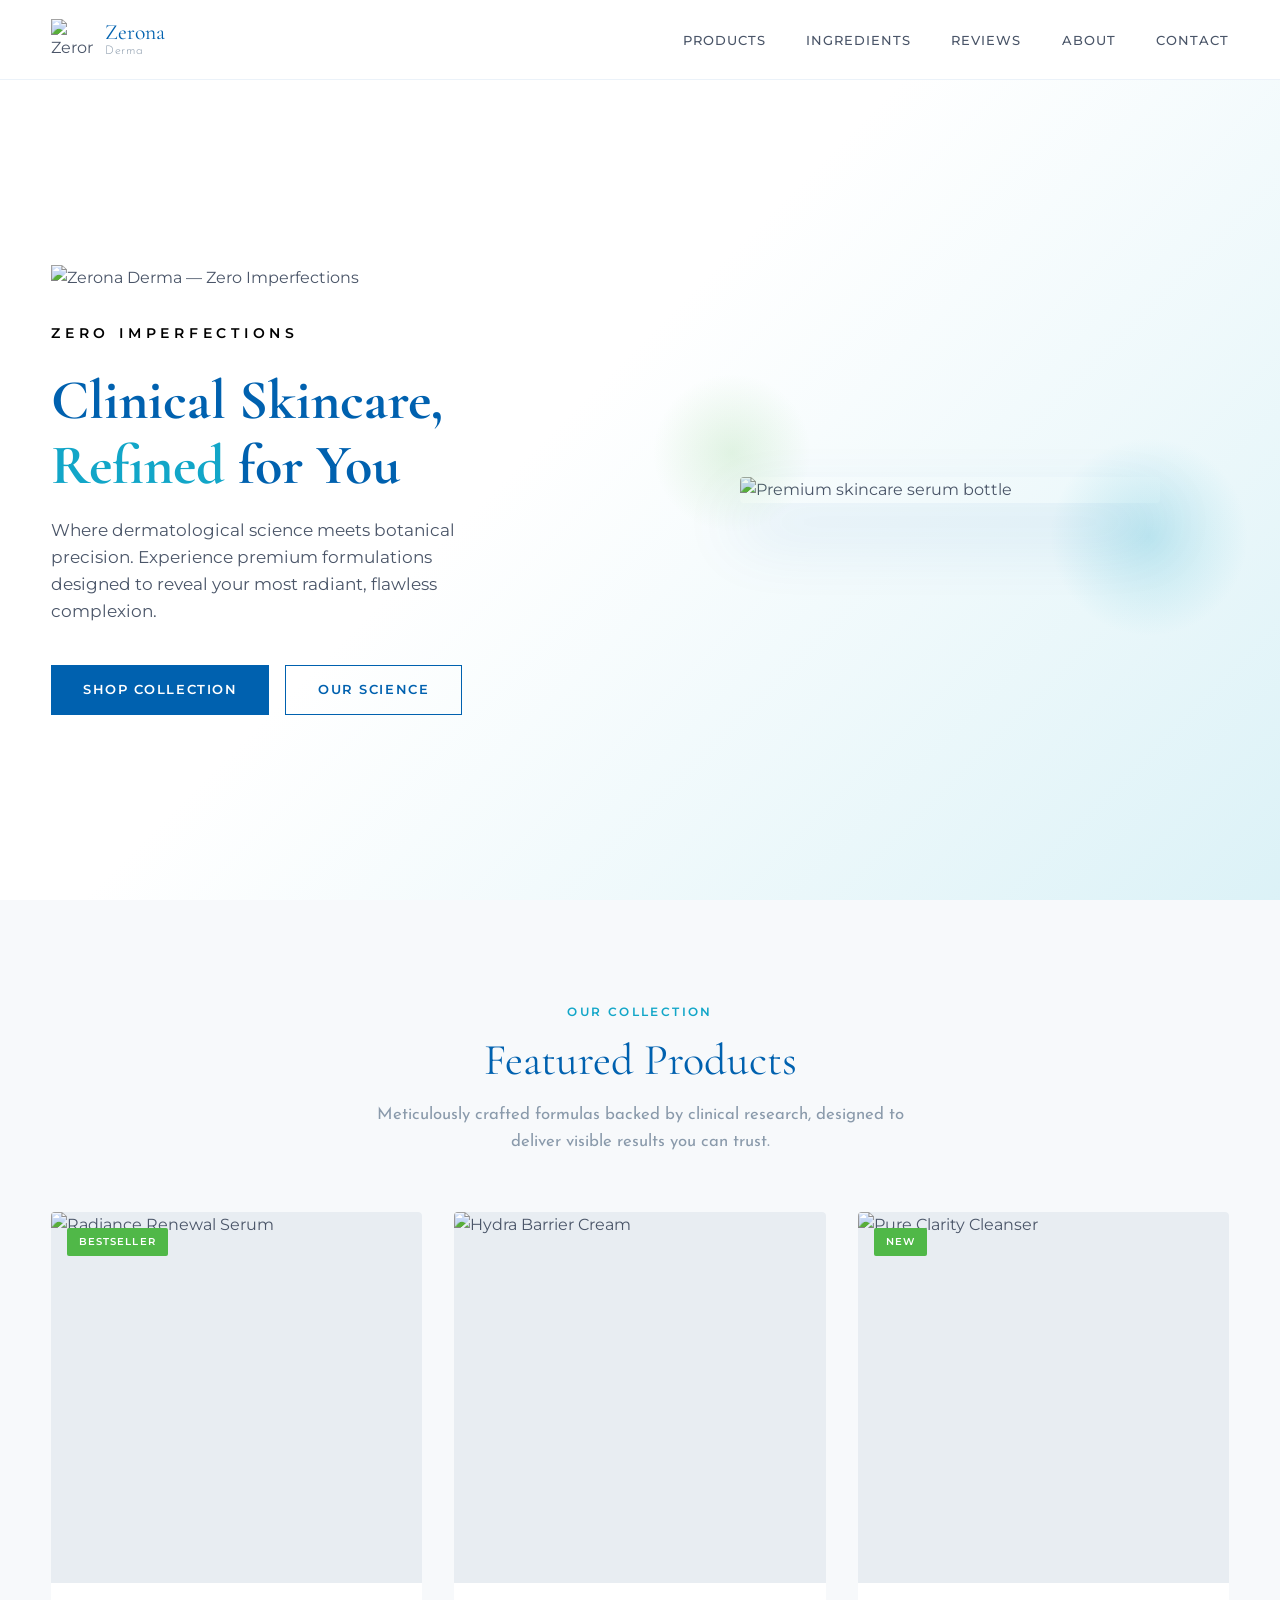
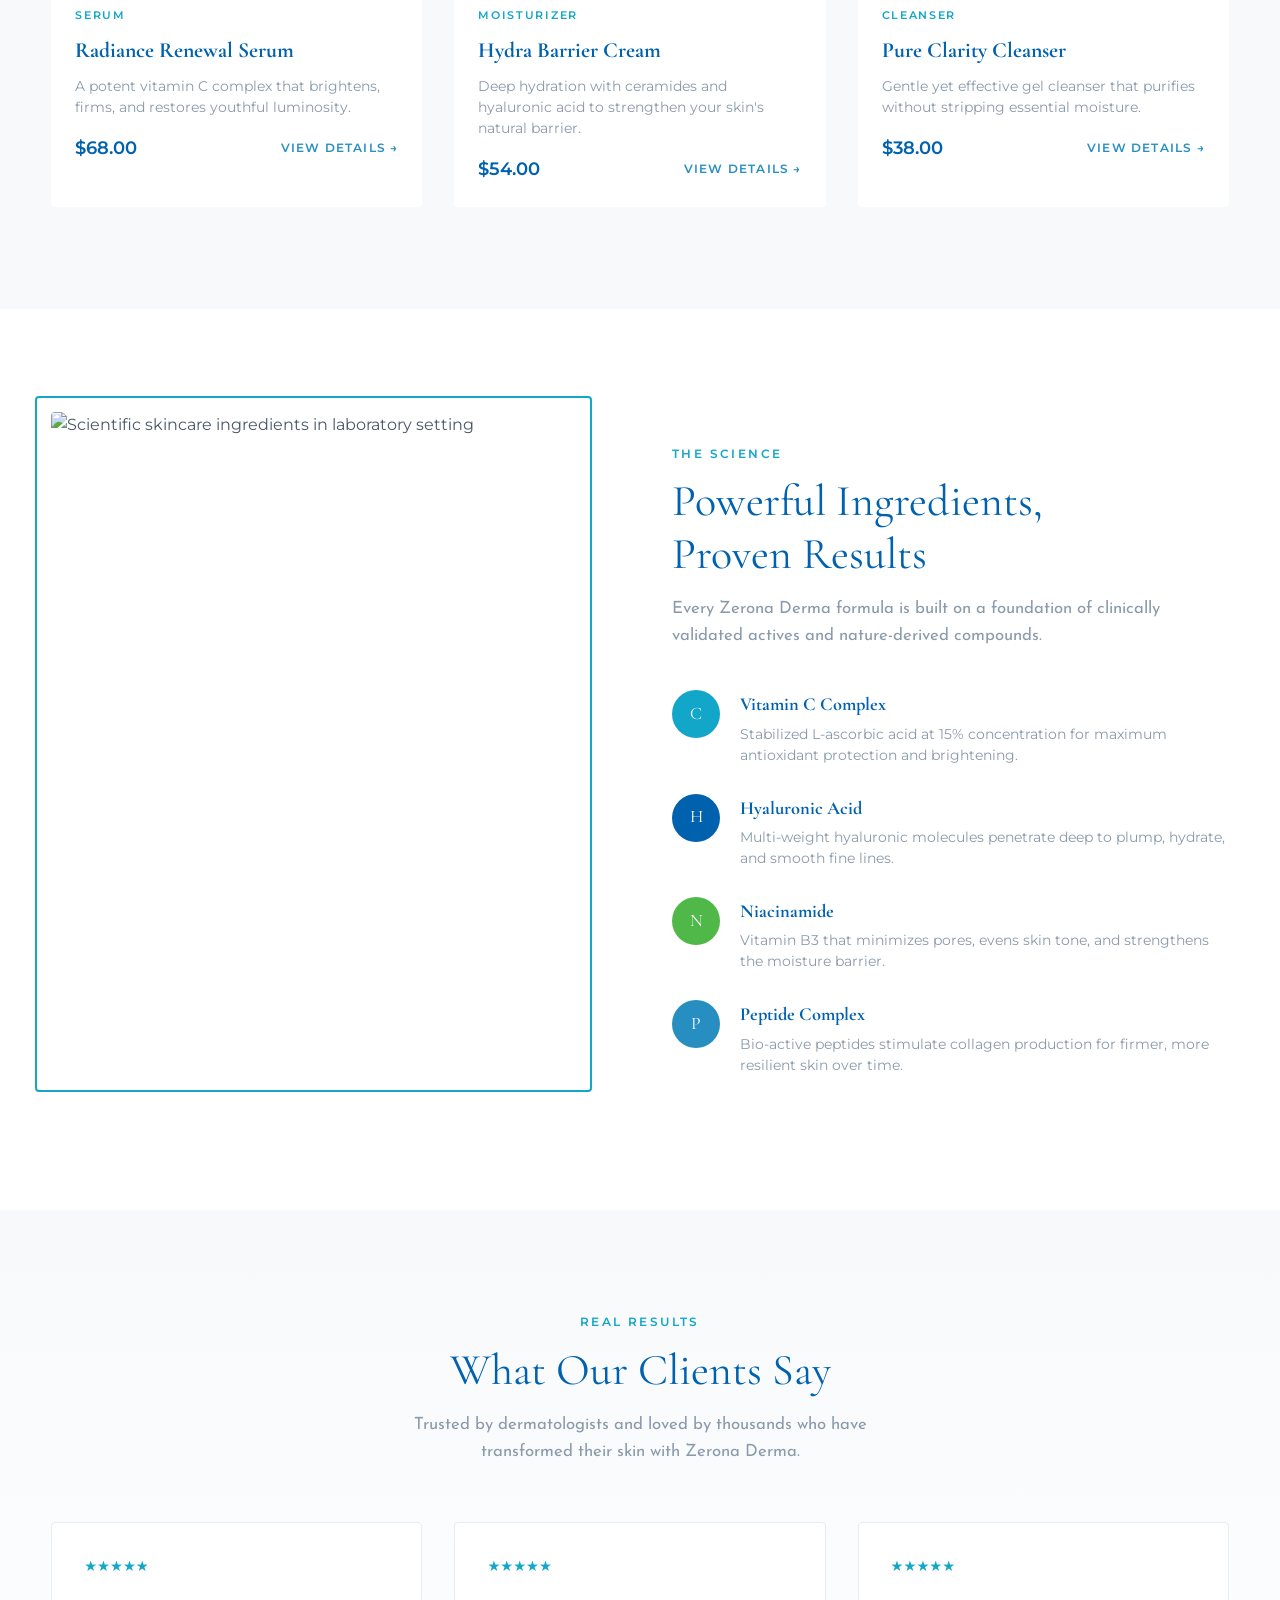
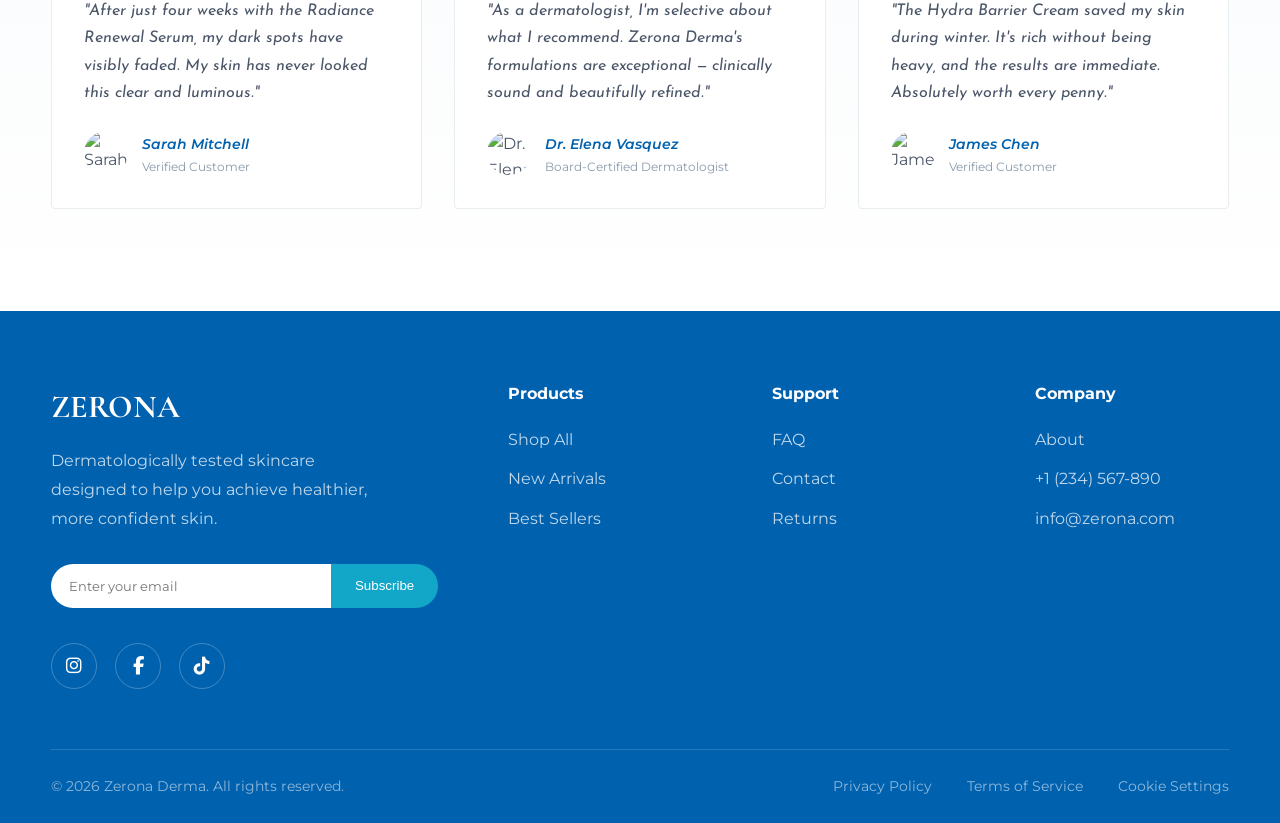
==== index.html @ bbe4850a "Changes to footer and link redirections" ====
<!DOCTYPE html>
<html lang="en">
<head>
  <meta charset="UTF-8">
  <meta name="viewport" content="width=device-width, initial-scale=1.0">
  <meta name="description" content="Zerona Derma — Premium clinical skincare. Zero Imperfections.">
  <title>Zerona Derma | Zero Imperfections</title>

  <link rel="preconnect" href="https://fonts.googleapis.com">
  <link rel="preconnect" href="https://fonts.gstatic.com" crossorigin>
  <link href="https://fonts.googleapis.com/css2?family=Cormorant+Garamond:ital,wght@0,400;0,600;1,400&family=Josefin+Sans:wght@300;400&family=Montserrat:wght@400;500;600;700&display=swap" rel="stylesheet">

  <link rel="icon" type="image/svg+xml" href="assets/logo-icon.svg">
  <link rel="stylesheet" href="css/styles.css">
  <link rel="stylesheet" href="https://cdnjs.cloudflare.com/ajax/libs/font-awesome/6.7.2/css/all.min.css">
</head>
<body>

  <!-- Navbar -->
  <header class="navbar">
    <div class="container">
      <a href="#" class="nav-logo">
        <img src="assets/logo-icon.svg" alt="Zerona Derma icon">
        <div class="nav-logo-text">
          <span class="brand-name">Zerona</span>
          <span class="brand-sub">Derma</span>
        </div>
      </a>

      <nav>
        <ul class="nav-links">
          <li><a href="products.html">Products</a></li>
          <li><a href="ingredients.html">Ingredients</a></li>
          <li><a href="reviews.html">Reviews</a></li>
          <li><a href="about.html">About</a></li>
          <li><a href="index.html#contact">Contact</a></li>
        </ul>
      </nav>

      <button class="nav-toggle" aria-label="Toggle navigation">
        <span></span>
        <span></span>
        <span></span>
      </button>
    </div>
  </header>

  <!-- Hero -->
  <section class="hero" id="home">
    <div class="hero-bg">
      <img src="https://images.unsplash.com/photo-1612817288484-6f916006736a?w=1920&q=80" alt="Clinical skincare laboratory background">
      <div class="hero-overlay"></div>
    </div>

    <div class="container">
      <div class="hero-content">
        <img src="assets/logo-with-tagline.svg" alt="Zerona Derma — Zero Imperfections" class="hero-logo">
        <p class="hero-tagline">Zero Imperfections</p>
        <h1 class="hero-title">Clinical Skincare,<br><em>Refined</em> for You</h1>
        <p class="hero-desc">
          Where dermatological science meets botanical precision. Experience premium formulations designed to reveal your most radiant, flawless complexion.
        </p>
        <div class="hero-actions">
          <a href="products.html" class="btn btn-primary">Shop Collection</a>
          <a href="ingredients.html" class="btn btn-outline">Our Science</a>
        </div>
      </div>

      <div class="hero-visual">
        <div class="hero-accent"></div>
        <div class="hero-accent-2"></div>
        <img src="https://images.unsplash.com/photo-1556228578-0d85b1a4d571?w=800&q=80" alt="Premium skincare serum bottle" class="hero-product">
      </div>
    </div>
  </section>

  <!-- Featured Products -->
  <section class="products" id="products">
    <div class="container">
      <div class="products-header">
        <p class="section-label">Our Collection</p>
        <h2 class="section-title">Featured Products</h2>
        <p class="section-subtitle">
          Meticulously crafted formulas backed by clinical research, designed to deliver visible results you can trust.
        </p>
      </div>

      <div class="products-grid">
        <article class="product-card">
          <div class="product-image">
            <img src="https://images.unsplash.com/photo-1620916564558-054497a0db96?w=600&q=80" alt="Radiance Renewal Serum">
            <span class="product-badge">Bestseller</span>
          </div>
          <div class="product-info">
            <p class="product-category">Serum</p>
            <h3 class="product-name">Radiance Renewal Serum</h3>
            <p class="product-desc">A potent vitamin C complex that brightens, firms, and restores youthful luminosity.</p>
            <div class="product-footer">
              <span class="product-price">$68.00</span>
              <a href="#" class="product-link">View Details →</a>
            </div>
          </div>
        </article>

        <article class="product-card">
          <div class="product-image">
            <img src="https://images.unsplash.com/photo-1608248543803-ba4f8c70ae0b?w=600&q=80" alt="Hydra Barrier Cream">
          </div>
          <div class="product-info">
            <p class="product-category">Moisturizer</p>
            <h3 class="product-name">Hydra Barrier Cream</h3>
            <p class="product-desc">Deep hydration with ceramides and hyaluronic acid to strengthen your skin's natural barrier.</p>
            <div class="product-footer">
              <span class="product-price">$54.00</span>
              <a href="#" class="product-link">View Details →</a>
            </div>
          </div>
        </article>

        <article class="product-card">
          <div class="product-image">
            <img src="https://images.unsplash.com/photo-1570194065650-d99fb4b31112?w=600&q=80" alt="Pure Clarity Cleanser">
            <span class="product-badge">New</span>
          </div>
          <div class="product-info">
            <p class="product-category">Cleanser</p>
            <h3 class="product-name">Pure Clarity Cleanser</h3>
            <p class="product-desc">Gentle yet effective gel cleanser that purifies without stripping essential moisture.</p>
            <div class="product-footer">
              <span class="product-price">$38.00</span>
              <a href="#" class="product-link">View Details →</a>
            </div>
          </div>
        </article>
      </div>
    </div>
  </section>

  <!-- Ingredients -->
  <section class="ingredients" id="ingredients">
    <div class="container">
      <div class="ingredients-layout">
        <div class="ingredients-image">
          <img src="https://images.unsplash.com/photo-1532187863486-abf9db8811de?w=800&q=80" alt="Scientific skincare ingredients in laboratory setting">
        </div>

        <div class="ingredients-content">
          <p class="section-label">The Science</p>
          <h2 class="section-title"><a href="ingredients.html">Powerful Ingredients,<br>Proven Results</a></h2>
          <p class="section-subtitle">
            Every Zerona Derma formula is built on a foundation of clinically validated actives and nature-derived compounds.
          </p>

          <ul class="ingredients-list">
            <li class="ingredient-item">
              <div class="ingredient-icon cyan">C</div>
              <div>
                <h3 class="ingredient-name">Vitamin C Complex</h3>
                <p class="ingredient-desc">Stabilized L-ascorbic acid at 15% concentration for maximum antioxidant protection and brightening.</p>
              </div>
            </li>
            <li class="ingredient-item">
              <div class="ingredient-icon blue">H</div>
              <div>
                <h3 class="ingredient-name">Hyaluronic Acid</h3>
                <p class="ingredient-desc">Multi-weight hyaluronic molecules penetrate deep to plump, hydrate, and smooth fine lines.</p>
              </div>
            </li>
            <li class="ingredient-item">
              <div class="ingredient-icon green">N</div>
              <div>
                <h3 class="ingredient-name">Niacinamide</h3>
                <p class="ingredient-desc">Vitamin B3 that minimizes pores, evens skin tone, and strengthens the moisture barrier.</p>
              </div>
            </li>
            <li class="ingredient-item">
              <div class="ingredient-icon medium">P</div>
              <div>
                <h3 class="ingredient-name">Peptide Complex</h3>
                <p class="ingredient-desc">Bio-active peptides stimulate collagen production for firmer, more resilient skin over time.</p>
              </div>
            </li>
          </ul>
        </div>
      </div>
    </div>
  </section>

  <!-- Testimonials -->
  <section class="testimonials" id="testimonials">
    <div class="container">
      <div class="testimonials-header">
        <p class="section-label">Real Results</p>
        <h2 class="section-title"><a href="reviews.html">What Our Clients Say</a></h2>
        <p class="section-subtitle">
          Trusted by dermatologists and loved by thousands who have transformed their skin with Zerona Derma.
        </p>
      </div>

      <div class="testimonials-grid">
        <blockquote class="testimonial-card">
          <div class="testimonial-stars">★★★★★</div>
          <p class="testimonial-quote">
            "After just four weeks with the Radiance Renewal Serum, my dark spots have visibly faded. My skin has never looked this clear and luminous."
          </p>
          <footer class="testimonial-author">
            <img src="https://i.pravatar.cc/88?img=1" alt="Sarah Mitchell" class="testimonial-avatar">
            <div>
              <cite class="testimonial-name">Sarah Mitchell</cite>
              <p class="testimonial-role">Verified Customer</p>
            </div>
          </footer>
        </blockquote>

        <blockquote class="testimonial-card">
          <div class="testimonial-stars">★★★★★</div>
          <p class="testimonial-quote">
            "As a dermatologist, I'm selective about what I recommend. Zerona Derma's formulations are exceptional — clinically sound and beautifully refined."
          </p>
          <footer class="testimonial-author">
            <img src="https://i.pravatar.cc/88?img=5" alt="Dr. Elena Vasquez" class="testimonial-avatar">
            <div>
              <cite class="testimonial-name">Dr. Elena Vasquez</cite>
              <p class="testimonial-role">Board-Certified Dermatologist</p>
            </div>
          </footer>
        </blockquote>

        <blockquote class="testimonial-card">
          <div class="testimonial-stars">★★★★★</div>
          <p class="testimonial-quote">
            "The Hydra Barrier Cream saved my skin during winter. It's rich without being heavy, and the results are immediate. Absolutely worth every penny."
          </p>
          <footer class="testimonial-author">
            <img src="https://i.pravatar.cc/88?img=9" alt="James Chen" class="testimonial-avatar">
            <div>
              <cite class="testimonial-name">James Chen</cite>
              <p class="testimonial-role">Verified Customer</p>
            </div>
          </footer>
        </blockquote>
      </div>
    </div>
  </section>

  <!-- Footer -->
<footer class="footer">
    <div class="container">

        <div class="footer-grid">

            <!-- Left -->
            <div class="footer-subscription">

                <h2 class="footer-brand">
                    ZERONA
                </h2>

                <p class="footer-brand-text">
                    Dermatologically tested skincare designed to help you achieve healthier, more confident skin.
                </p>

                <form class="subscription-form"
                    onsubmit="event.preventDefault(); alert('Thank you for subscribing!');">

                    <div class="subscription-input-group">
                        <input
                            type="email"
                            placeholder="Enter your email"
                            required
                            class="subscription-input">

                        <button
                            type="submit"
                            class="subscription-button">

                            Subscribe

                        </button>
                    </div>

                </form>

                <div class="footer-social">

                    <a href="https://www.instagram.com/zeronadermanepal/">
                        <i class="fa-brands fa-instagram"></i>
                    </a>

                    <a href="https://www.facebook.com/ZeronaDermaNepal">
                        <i class="fa-brands fa-facebook-f"></i>
                    </a>

                    <a href="https://www.tiktok.com/@zeronadermanepal">
                        <i class="fa-brands fa-tiktok"></i>
                    </a>

                </div>

            </div>

            <!-- Products -->

            <div>

                <h4 class="footer-heading">
                    Products
                </h4>

                <div class="footer-links">

                    <a href="products.html">
                        Shop All
                    </a>

                    <a href="products.html">
                        New Arrivals
                    </a>

                    <a href="products.html">
                        Best Sellers
                    </a>

                </div>

            </div>

            <!-- Support -->

            <div>

                <h4 class="footer-heading">
                    Support
                </h4>

                <div class="footer-links">

                    <a href="faqs.html">
                        FAQ
                    </a>

                    <a href="contact.html">
                        Contact
                    </a>

                    <a href="returnpolicy.html">
                        Returns
                    </a>

                </div>

            </div>

            <!-- Company -->

            <div>

                <h4 class="footer-heading">
                    Company
                </h4>

                <div class="footer-links">

                    <a href="about.html">
                        About
                    </a>

                    <a href="tel:+1234567890">
                        +1 (234) 567-890
                    </a>

                    <a href="mailto:info@zerona.com">
                        info@zerona.com
                    </a>

                </div>

            </div>

        </div>

        <div class="footer-bottom">

            <p>
                © 2026 Zerona Derma. All rights reserved.
            </p>

            <div class="footer-bottom-links">

                <a href="pp.html">
                    Privacy Policy
                </a>

                <a href="tos.html">
                    Terms of Service
                </a>

                <a href="cs.html">
                    Cookie Settings
                </a>

            </div>

        </div>

    </div>

</footer>

  <script src="js/main.js"></script>
</body>
</html>
---- css/styles.css ----
/* =============================================
   Zerona Derma — Brand Styles
   ============================================= */

@font-face {
  font-family: "Mintage";
  src: url("../fonts/Mintage-Regular.woff2") format("woff2"),
       url("../fonts/Mintage-Regular.woff") format("woff");
  font-weight: 400;
  font-style: normal;
  font-display: swap;
}

@font-face {
  font-family: "Melissa";
  src: url("../fonts/Melissa-Regular.woff2") format("woff2"),
       url("../fonts/Melissa-Regular.woff") format("woff");
  font-weight: 400;
  font-style: normal;
  font-display: swap;
}

:root {
  --cyan: #12a6c8;
  --dark-blue: #0061af;
  --medium-blue: #278ec1;
  --green: #50b848;
  --white: #ffffff;
  --black: #000000;
  --gray-100: #f7f9fb;
  --gray-200: #e8edf2;
  --gray-400: #8a9aab;
  --gray-600: #4a5568;

  --font-heading: "Mintage", "Cormorant Garamond", "Playfair Display", Georgia, serif;
  --font-sub: "Melissa", "Josefin Sans", "Montserrat", sans-serif;
  --font-body: "Montserrat", system-ui, sans-serif;

  --nav-height: 80px;
  --section-padding: clamp(4rem, 8vw, 7rem);
  --container: min(1200px, 92vw);
  --transition: 0.3s ease;
}

*,
*::before,
*::after {
  box-sizing: border-box;
  margin: 0;
  padding: 0;
}

html {
  scroll-behavior: smooth;
}

body {
  font-family: var(--font-body);
  font-size: 16px;
  line-height: 1.6;
  color: var(--gray-600);
  background: var(--white);
  -webkit-font-smoothing: antialiased;
}

img {
  max-width: 100%;
  height: auto;
  display: block;
}

a {
  color: inherit;
  text-decoration: none;
}

ul {
  list-style: none;
}

.container {
  width: var(--container);
  margin-inline: auto;
}

.section-label {
  font-family: var(--font-body);
  font-size: 0.75rem;
  font-weight: 600;
  letter-spacing: 0.2em;
  text-transform: uppercase;
  color: var(--cyan);
  margin-bottom: 0.75rem;
}

.section-title {
  font-family: var(--font-heading);
  font-size: clamp(2rem, 4vw, 2.75rem);
  font-weight: 400;
  color: var(--dark-blue);
  line-height: 1.2;
  margin-bottom: 1rem;
}

.section-subtitle {
  font-family: var(--font-sub);
  font-size: 1.05rem;
  color: var(--gray-400);
  max-width: 540px;
}

.btn {
  display: inline-flex;
  align-items: center;
  justify-content: center;
  gap: 0.5rem;
  padding: 0.875rem 2rem;
  font-family: var(--font-body);
  font-size: 0.8rem;
  font-weight: 600;
  letter-spacing: 0.12em;
  text-transform: uppercase;
  border: none;
  cursor: pointer;
  transition: background var(--transition), color var(--transition), transform var(--transition);
}

.btn-primary {
  background: var(--dark-blue);
  color: var(--white);
}

.btn-primary:hover {
  background: var(--medium-blue);
  transform: translateY(-2px);
}

.btn-outline {
  background: transparent;
  color: var(--dark-blue);
  border: 1.5px solid var(--dark-blue);
}

.btn-outline:hover {
  background: var(--dark-blue);
  color: var(--white);
}

/* =============================================
   Navbar
   ============================================= */

.navbar {
  position: fixed;
  top: 0;
  left: 0;
  right: 0;
  z-index: 1000;
  height: var(--nav-height);
  background: rgba(255, 255, 255, 0.95);
  backdrop-filter: blur(12px);
  border-bottom: 1px solid rgba(0, 97, 175, 0.08);
  transition: box-shadow var(--transition);
}

.navbar.scrolled {
  box-shadow: 0 4px 24px rgba(0, 97, 175, 0.08);
}

.navbar .container {
  display: flex;
  align-items: center;
  justify-content: space-between;
  height: 100%;
}

.nav-logo {
  display: flex;
  align-items: center;
  gap: 0.75rem;
}

.nav-logo img {
  width: 42px;
  height: 42px;
}

.nav-logo-text {
  display: flex;
  flex-direction: column;
  line-height: 1.1;
}

.nav-logo-text .brand-name {
  font-family: var(--font-heading);
  font-size: 1.35rem;
  color: var(--dark-blue);
}

.nav-logo-text .brand-sub {
  font-family: var(--font-sub);
  font-size: 0.75rem;
  font-weight: 300;
  color: var(--gray-400);
  letter-spacing: 0.05em;
}

.nav-links {
  display: flex;
  align-items: center;
  gap: 2.5rem;
}

.nav-links a {
  font-size: 0.8rem;
  font-weight: 500;
  letter-spacing: 0.08em;
  text-transform: uppercase;
  color: var(--gray-600);
  transition: color var(--transition);
  position: relative;
}

.nav-links a::after {
  content: "";
  position: absolute;
  bottom: -4px;
  left: 0;
  width: 0;
  height: 2px;
  background: var(--cyan);
  transition: width var(--transition);
}

.nav-links a:hover {
  color: var(--dark-blue);
}

.nav-links a:hover::after {
  width: 100%;
}

.nav-toggle {
  display: none;
  flex-direction: column;
  gap: 5px;
  background: none;
  border: none;
  cursor: pointer;
  padding: 4px;
}

.nav-toggle span {
  display: block;
  width: 24px;
  height: 2px;
  background: var(--dark-blue);
  transition: transform var(--transition), opacity var(--transition);
}

.nav-toggle.active span:nth-child(1) {
  transform: translateY(7px) rotate(45deg);
}

.nav-toggle.active span:nth-child(2) {
  opacity: 0;
}

.nav-toggle.active span:nth-child(3) {
  transform: translateY(-7px) rotate(-45deg);
}

/* =============================================
   Hero
   ============================================= */

.hero {
  position: relative;
  min-height: 100vh;
  display: flex;
  align-items: center;
  padding-top: var(--nav-height);
  overflow: hidden;
}

.hero-bg {
  position: absolute;
  inset: 0;
  z-index: 0;
}

.hero-bg img {
  width: 100%;
  height: 100%;
  object-fit: cover;
}

.hero-overlay {
  position: absolute;
  inset: 0;
  background: linear-gradient(
    135deg,
    rgba(255, 255, 255, 0.92) 0%,
    rgba(255, 255, 255, 0.75) 45%,
    rgba(18, 166, 200, 0.15) 100%
  );
}

.hero .container {
  position: relative;
  z-index: 1;
  display: grid;
  grid-template-columns: 1fr 1fr;
  gap: 4rem;
  align-items: center;
  padding-block: 4rem;
}

.hero-content {
  max-width: 560px;
}

.hero-logo {
  width: min(320px, 80%);
  margin-bottom: 2rem;
}

.hero-tagline {
  font-family: var(--font-body);
  font-size: 0.85rem;
  font-weight: 600;
  letter-spacing: 0.35em;
  text-transform: uppercase;
  color: var(--black);
  margin-bottom: 1.5rem;
}

.hero-title {
  font-family: var(--font-heading);
  font-size: clamp(2.5rem, 5vw, 3.5rem);
  color: var(--dark-blue);
  line-height: 1.15;
  margin-bottom: 1.25rem;
}

.hero-title em {
  font-style: normal;
  color: var(--cyan);
}

.hero-desc {
  font-size: 1.05rem;
  color: var(--gray-600);
  margin-bottom: 2.5rem;
  max-width: 440px;
}

.hero-actions {
  display: flex;
  flex-wrap: wrap;
  gap: 1rem;
}

.hero-visual {
  position: relative;
  display: flex;
  justify-content: center;
}

.hero-product {
  width: min(420px, 100%);
  border-radius: 4px;
  box-shadow: 0 32px 64px rgba(0, 97, 175, 0.15);
}

.hero-accent {
  position: absolute;
  width: 200px;
  height: 200px;
  border-radius: 50%;
  background: radial-gradient(circle, rgba(18, 166, 200, 0.2) 0%, transparent 70%);
  top: -40px;
  right: -20px;
  pointer-events: none;
}

.hero-accent-2 {
  position: absolute;
  width: 160px;
  height: 160px;
  border-radius: 50%;
  background: radial-gradient(circle, rgba(80, 184, 72, 0.15) 0%, transparent 70%);
  bottom: -30px;
  left: -20px;
  pointer-events: none;
}

/* =============================================
   Featured Products
   ============================================= */

.products {
  padding: var(--section-padding) 0;
  background: var(--gray-100);
}

.products-header {
  text-align: center;
  margin-bottom: 3.5rem;
}

.products-header .section-subtitle {
  margin-inline: auto;
}

.products-grid {
  display: grid;
  grid-template-columns: repeat(3, 1fr);
  gap: 2rem;
}

.product-card {
  background: var(--white);
  border-radius: 4px;
  overflow: hidden;
  transition: transform var(--transition), box-shadow var(--transition);
}

.product-card:hover {
  transform: translateY(-6px);
  box-shadow: 0 20px 48px rgba(0, 97, 175, 0.12);
}

.product-image {
  position: relative;
  aspect-ratio: 1;
  overflow: hidden;
  background: var(--gray-200);
}

.product-image img {
  width: 100%;
  height: 100%;
  object-fit: cover;
  transition: transform 0.5s ease;
}

.product-card:hover .product-image img {
  transform: scale(1.05);
}

.product-badge {
  position: absolute;
  top: 1rem;
  left: 1rem;
  background: var(--green);
  color: var(--white);
  font-size: 0.65rem;
  font-weight: 600;
  letter-spacing: 0.1em;
  text-transform: uppercase;
  padding: 0.35rem 0.75rem;
  border-radius: 2px;
}

.product-info {
  padding: 1.5rem;
}

.product-category {
  font-size: 0.7rem;
  font-weight: 600;
  letter-spacing: 0.15em;
  text-transform: uppercase;
  color: var(--cyan);
  margin-bottom: 0.5rem;
}

.product-name {
  font-family: var(--font-heading);
  font-size: 1.35rem;
  color: var(--dark-blue);
  margin-bottom: 0.5rem;
}

.product-desc {
  font-size: 0.875rem;
  color: var(--gray-400);
  margin-bottom: 1rem;
  line-height: 1.5;
}

.product-footer {
  display: flex;
  align-items: center;
  justify-content: space-between;
}

.product-price {
  font-family: var(--font-body);
  font-size: 1.1rem;
  font-weight: 600;
  color: var(--dark-blue);
}

.product-link {
  font-size: 0.75rem;
  font-weight: 600;
  letter-spacing: 0.1em;
  text-transform: uppercase;
  color: var(--medium-blue);
  transition: color var(--transition);
}

.product-link:hover {
  color: var(--cyan);
}

/* =============================================
   Ingredients
   ============================================= */

.ingredients {
  padding: var(--section-padding) 0;
}

.ingredients-layout {
  display: grid;
  grid-template-columns: 1fr 1fr;
  gap: 4rem;
  align-items: center;
}

.ingredients-image {
  position: relative;
}

.ingredients-image img {
  width: 100%;
  aspect-ratio: 4/5;
  object-fit: cover;
  border-radius: 4px;
}

.ingredients-image::before {
  content: "";
  position: absolute;
  top: -16px;
  left: -16px;
  width: 100%;
  height: 100%;
  border: 2px solid var(--cyan);
  border-radius: 4px;
  z-index: -1;
}

.ingredients-list {
  display: flex;
  flex-direction: column;
  gap: 1.75rem;
  margin-top: 2.5rem;
}

.ingredient-item {
  display: flex;
  gap: 1.25rem;
  align-items: flex-start;
}

.ingredient-icon {
  flex-shrink: 0;
  width: 48px;
  height: 48px;
  border-radius: 50%;
  display: flex;
  align-items: center;
  justify-content: center;
  font-family: var(--font-heading);
  font-size: 1.1rem;
  color: var(--white);
}

.ingredient-icon.cyan { background: var(--cyan); }
.ingredient-icon.blue { background: var(--dark-blue); }
.ingredient-icon.green { background: var(--green); }
.ingredient-icon.medium { background: var(--medium-blue); }

.ingredient-name {
  font-family: var(--font-heading);
  font-size: 1.15rem;
  color: var(--dark-blue);
  margin-bottom: 0.25rem;
}

.ingredient-desc {
  font-size: 0.875rem;
  color: var(--gray-400);
  line-height: 1.5;
}

/* =============================================
   Testimonials
   ============================================= */

.testimonials {
  padding: var(--section-padding) 0;
  background: linear-gradient(180deg, var(--gray-100) 0%, var(--white) 100%);
}

.testimonials-header {
  text-align: center;
  margin-bottom: 3.5rem;
}

.testimonials-header .section-subtitle {
  margin-inline: auto;
}

.testimonials-grid {
  display: grid;
  grid-template-columns: repeat(3, 1fr);
  gap: 2rem;
}

.testimonial-card {
  background: var(--white);
  padding: 2rem;
  border-radius: 4px;
  border: 1px solid var(--gray-200);
  transition: border-color var(--transition), box-shadow var(--transition);
}

.testimonial-card:hover {
  border-color: rgba(18, 166, 200, 0.3);
  box-shadow: 0 12px 32px rgba(0, 97, 175, 0.08);
}

.testimonial-stars {
  display: flex;
  gap: 4px;
  margin-bottom: 1.25rem;
  color: var(--cyan);
  font-size: 0.9rem;
}

.testimonial-quote {
  font-family: var(--font-sub);
  font-size: 1rem;
  font-style: italic;
  color: var(--gray-600);
  line-height: 1.7;
  margin-bottom: 1.5rem;
}

.testimonial-author {
  display: flex;
  align-items: center;
  gap: 0.875rem;
}

.testimonial-avatar {
  width: 44px;
  height: 44px;
  border-radius: 50%;
  object-fit: cover;
}

.testimonial-name {
  font-family: var(--font-body);
  font-size: 0.875rem;
  font-weight: 600;
  color: var(--dark-blue);
}

.testimonial-role {
  font-size: 0.75rem;
  color: var(--gray-400);
}

/* =============================================
   Footer
   ============================================= */

.footer{

    background:var(--dark-blue);
    color:white;
    padding:70px 0 0;

}

.footer-grid{

    display:grid;

    grid-template-columns:2fr 1fr 1fr 1fr;

    gap:70px;

    padding-bottom:60px;

    border-bottom:1px solid rgba(255,255,255,.15);

}

.footer-brand{

    font-family:var(--font-heading);

    font-size:2rem;

    margin-bottom:15px;

    color:white;

}

.footer-brand-text{

    max-width:340px;

    line-height:1.8;

    margin-bottom:30px;

    color:rgba(255,255,255,.75);

}

.subscription-input-group{

    display:flex;

    border-radius:50px;

    overflow:hidden;

    margin-bottom:35px;

}

.subscription-input{

    flex:1;

    border:none;

    padding:14px 18px;

    font-family:var(--font-body);

}

.subscription-input:focus{

    outline:none;

}

.subscription-button{

    border:none;

    background:var(--cyan);

    color:white;

    padding:0 24px;

    cursor:pointer;

    transition:.3s;

}

.subscription-button:hover{

    background:var(--medium-blue);

}

.footer-heading{

    margin-bottom:20px;

}

.footer-links{

    display:flex;

    flex-direction:column;

    gap:14px;

}

.footer-links a{

    color:rgba(255,255,255,.75);

    transition:.3s;

}

.footer-links a:hover{

    color:white;

    transform:translateX(4px);

}

.footer-social{

    display:flex;

    gap:18px;

}

.footer-social a{

    width:46px;

    height:46px;

    border-radius:50%;

    border:1px solid rgba(255,255,255,.25);

    display:flex;

    justify-content:center;

    align-items:center;

    font-size:18px;

    transition:.3s;

}

.footer-social a:hover{

    background:var(--cyan);

    transform:translateY(-4px);

}

.footer-bottom{

    display:flex;

    justify-content:space-between;

    align-items:center;

    padding:25px 0;

    color:rgba(255,255,255,.55);

    font-size:.9rem;

}

.footer-bottom-links{

    display:flex;

    gap:35px;

}

/* =============================================
   Responsive
   ============================================= */

/* =============================================
    Responsive
    ============================================= */

.breadcrumb-link {
  font-size: 0.9rem;
  color: var(--medium-blue);
  transition: color var(--transition);
  font-weight: 500;
}

.breadcrumb-link:hover {
  color: var(--cyan);
}

/* Product Detail Page */
.product-detail-layout {
  display: grid;
  grid-template-columns: 1fr 1fr;
  gap: 4rem;
  align-items: start;
}

.product-detail-image {
  position: relative;
  sticky: top 100px;
}

.detail-image {
  width: 100%;
  aspect-ratio: 1;
  object-fit: cover;
  border-radius: 4px;
  box-shadow: 0 16px 48px rgba(0, 97, 175, 0.12);
}

.product-detail-info {
  display: flex;
  flex-direction: column;
}

.product-detail-title {
  font-family: var(--font-heading);
  font-size: clamp(2rem, 4vw, 2.5rem);
  color: var(--dark-blue);
  margin: 1rem 0 0.5rem;
  line-height: 1.2;
}

.product-detail-price {
  font-size: 1.5rem;
  font-weight: 700;
  color: var(--dark-blue);
  margin-bottom: 1.5rem;
}

.product-detail-desc {
  font-size: 1rem;
  color: var(--gray-600);
  line-height: 1.8;
  margin-bottom: 2rem;
}

.product-benefits,
.product-usage,
.product-ingredients {
  margin-bottom: 2.5rem;
}

.benefits-title,
.usage-title,
.ingredients-title {
  font-family: var(--font-heading);
  font-size: 1.2rem;
  color: var(--dark-blue);
  margin-bottom: 1rem;
}

.benefits-list {
  list-style: none;
  display: flex;
  flex-direction: column;
  gap: 0.75rem;
}

.benefits-list li {
  font-size: 0.95rem;
  color: var(--gray-600);
  padding-left: 1.5rem;
  position: relative;
}

.benefits-list li::before {
  content: "✓";
  position: absolute;
  left: 0;
  color: var(--cyan);
  font-weight: 600;
}

.usage-text,
.ingredients-text {
  font-size: 0.95rem;
  color: var(--gray-600);
  line-height: 1.7;
}

.related-products {
  padding-top: 2rem;
  border-top: 1px solid var(--gray-200);
}

@media (max-width: 992px) {
  .product-detail-layout {
    grid-template-columns: 1fr;
    gap: 3rem;
  }

  .product-detail-image {
    sticky: unset;
  }

  .products-grid {
    grid-template-columns: repeat(2, 1fr);
    gap: 2rem;
  }
}

@media (max-width: 768px) {
  .product-detail-layout {
    gap: 2rem;
  }

  .product-detail-title {
    font-size: 1.75rem;
  }

  .products-grid {
    grid-template-columns: 1fr;
    gap: 1.5rem;
  }

  .related-products .products-grid {
    grid-template-columns: 1fr;
  }
}
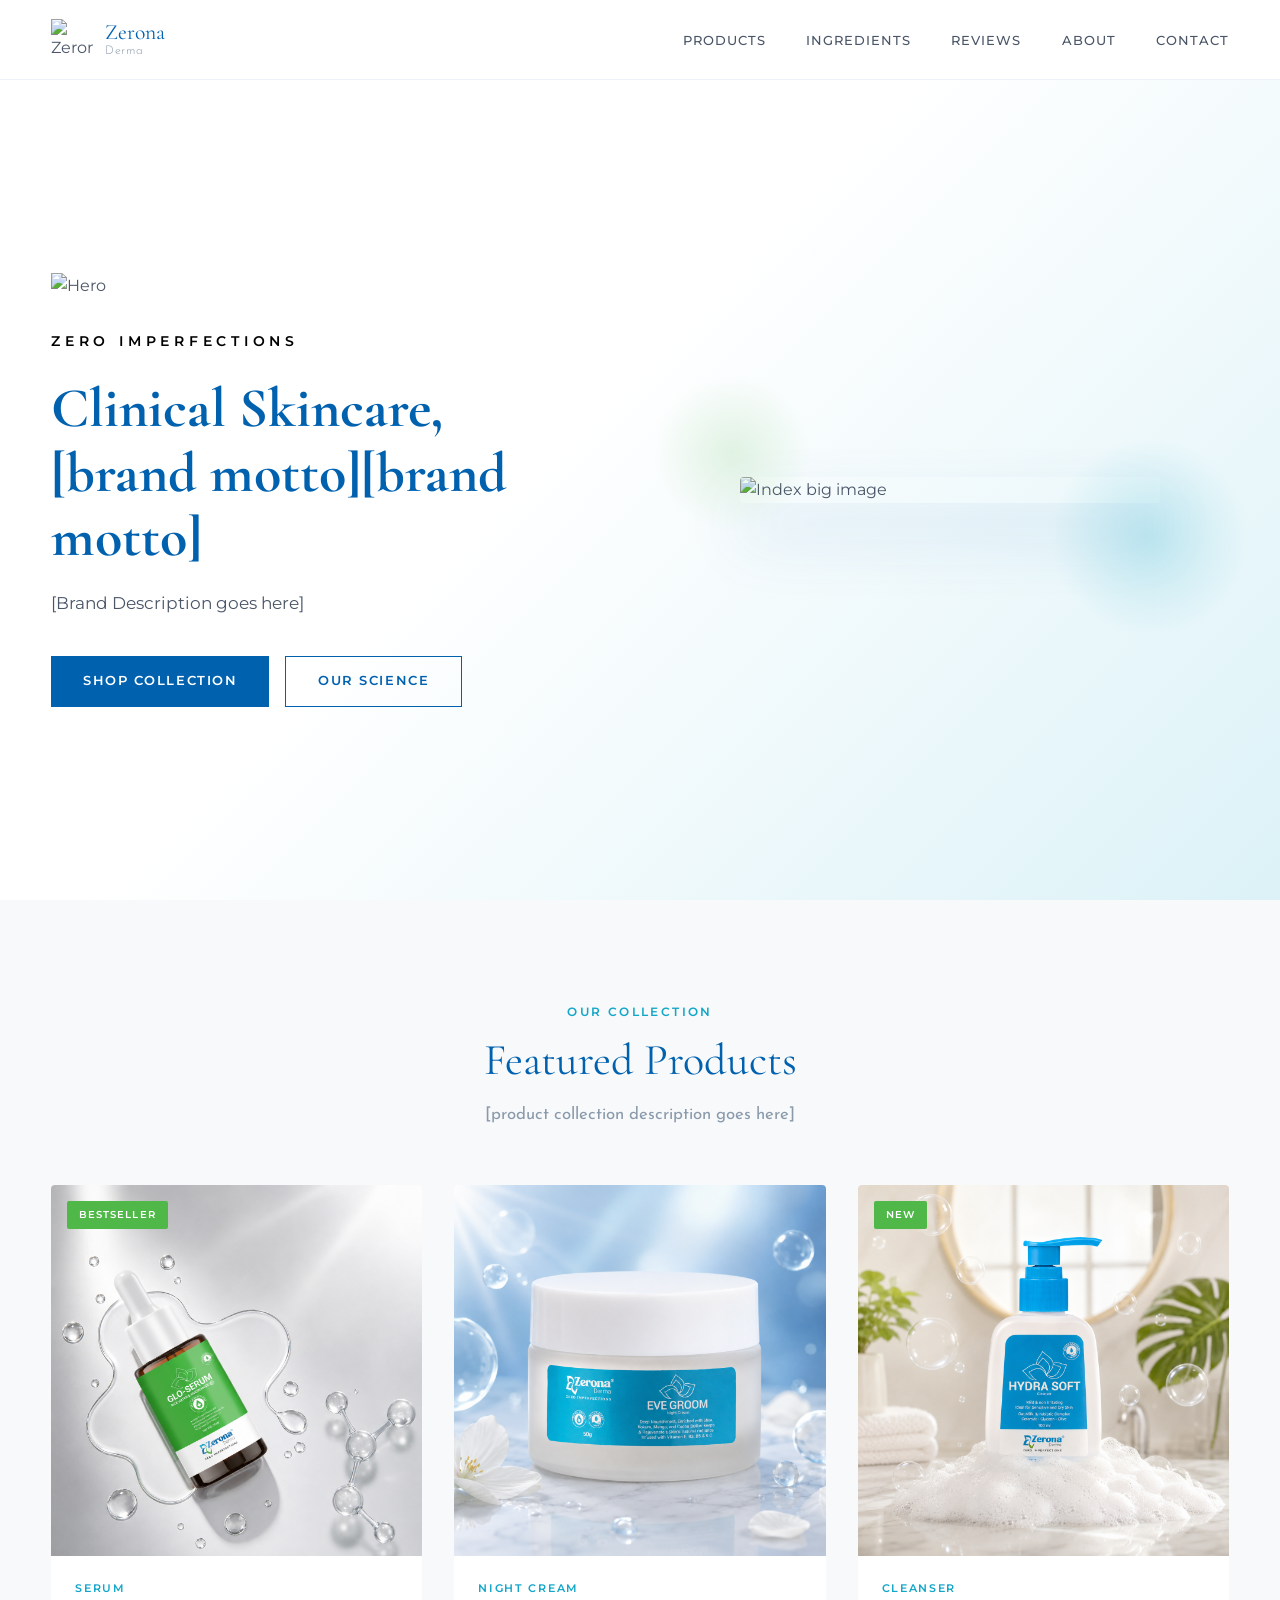
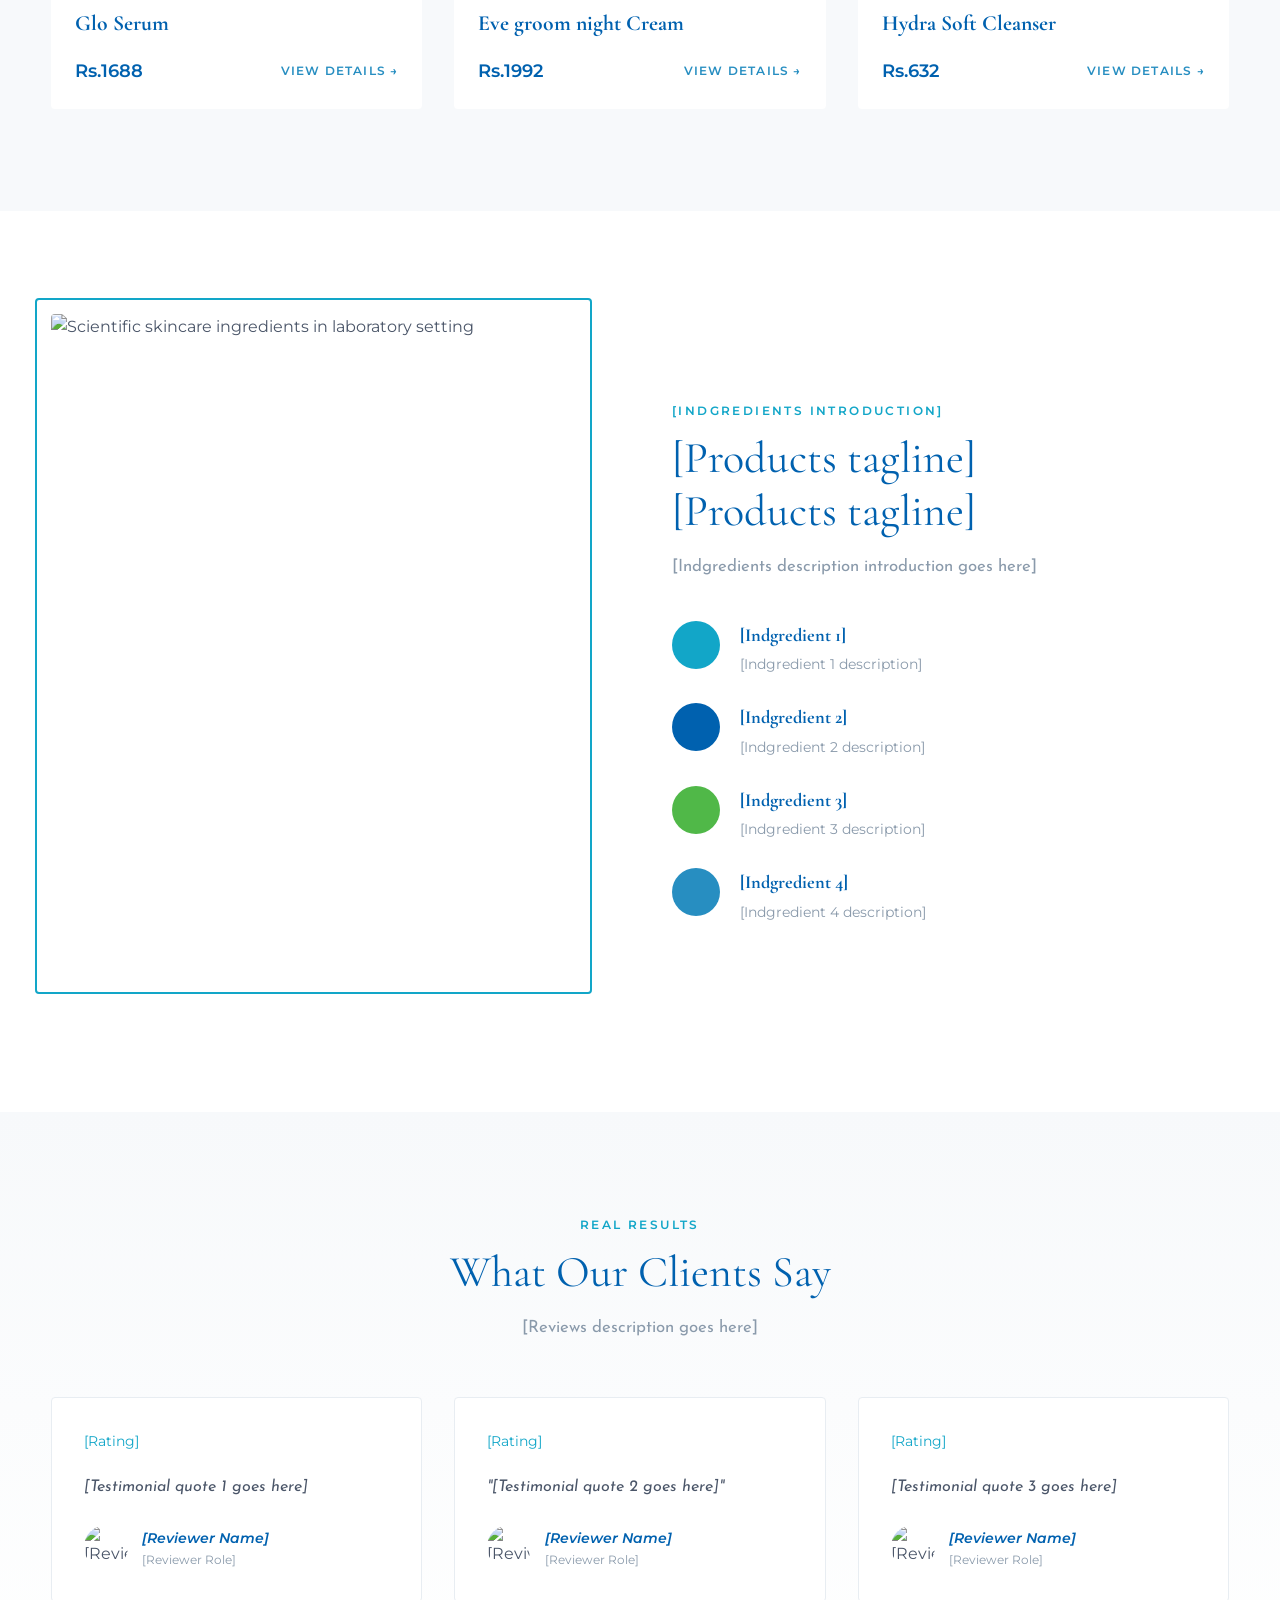
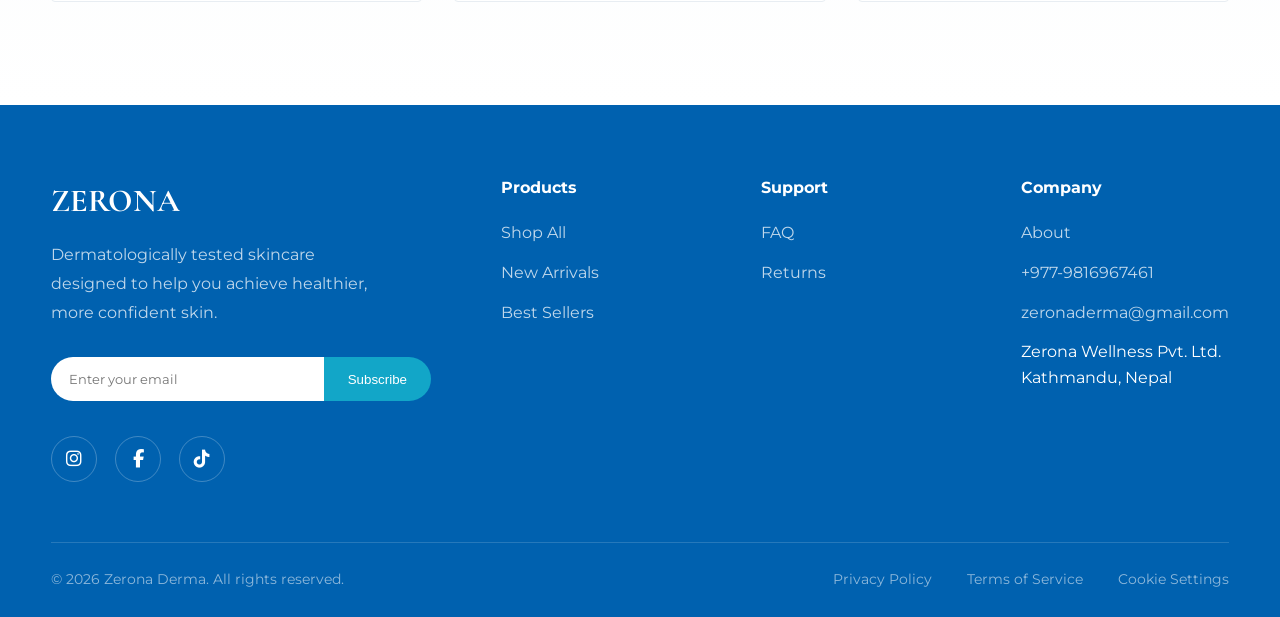
==== commit 217d731a: "Removed copy right contents and return link correction" ====
--- a/index.html
+++ b/index.html
@@ -48,17 +48,17 @@
   <!-- Hero -->
   <section class="hero" id="home">
     <div class="hero-bg">
-      <img src="https://images.unsplash.com/photo-1612817288484-6f916006736a?w=1920&q=80" alt="Clinical skincare laboratory background">
+      <img src="" alt="Hero image">
       <div class="hero-overlay"></div>
     </div>
 
     <div class="container">
       <div class="hero-content">
-        <img src="assets/logo-with-tagline.svg" alt="Zerona Derma — Zero Imperfections" class="hero-logo">
+        <img src="assets/logo-with-tagline.svg" alt="Hero" class="hero-logo">
         <p class="hero-tagline">Zero Imperfections</p>
-        <h1 class="hero-title">Clinical Skincare,<br><em>Refined</em> for You</h1>
+        <h1 class="hero-title">Clinical Skincare,<br>[brand motto]<em></em>[brand motto]</h1>
         <p class="hero-desc">
-          Where dermatological science meets botanical precision. Experience premium formulations designed to reveal your most radiant, flawless complexion.
+          [Brand Description goes here]
         </p>
         <div class="hero-actions">
           <a href="products.html" class="btn btn-primary">Shop Collection</a>
@@ -69,7 +69,7 @@
       <div class="hero-visual">
         <div class="hero-accent"></div>
         <div class="hero-accent-2"></div>
-        <img src="https://images.unsplash.com/photo-1556228578-0d85b1a4d571?w=800&q=80" alt="Premium skincare serum bottle" class="hero-product">
+        <img src="" alt="Index big image" class="hero-product">
       </div>
     </div>
   </section>
@@ -81,54 +81,54 @@
         <p class="section-label">Our Collection</p>
         <h2 class="section-title">Featured Products</h2>
         <p class="section-subtitle">
-          Meticulously crafted formulas backed by clinical research, designed to deliver visible results you can trust.
+          [product collection description goes here]
         </p>
       </div>
 
       <div class="products-grid">
         <article class="product-card">
           <div class="product-image">
-            <img src="https://images.unsplash.com/photo-1620916564558-054497a0db96?w=600&q=80" alt="Radiance Renewal Serum">
+            <img src="/assets/Glo Serum.png" alt="Radiance Renewal Serum">
             <span class="product-badge">Bestseller</span>
           </div>
           <div class="product-info">
             <p class="product-category">Serum</p>
-            <h3 class="product-name">Radiance Renewal Serum</h3>
-            <p class="product-desc">A potent vitamin C complex that brightens, firms, and restores youthful luminosity.</p>
+            <h3 class="product-name">Glo Serum</h3>
+            <p class="product-desc"></p>
             <div class="product-footer">
-              <span class="product-price">$68.00</span>
-              <a href="#" class="product-link">View Details →</a>
+              <span class="product-price">Rs.1688</span>
+              <a href="products.html" class="product-link">View Details →</a>
             </div>
           </div>
         </article>
 
         <article class="product-card">
           <div class="product-image">
-            <img src="https://images.unsplash.com/photo-1608248543803-ba4f8c70ae0b?w=600&q=80" alt="Hydra Barrier Cream">
+            <img src="/assets/Eve groom night.png" alt="Hydra Barrier Cream">
           </div>
           <div class="product-info">
-            <p class="product-category">Moisturizer</p>
-            <h3 class="product-name">Hydra Barrier Cream</h3>
-            <p class="product-desc">Deep hydration with ceramides and hyaluronic acid to strengthen your skin's natural barrier.</p>
+            <p class="product-category">night cream</p>
+            <h3 class="product-name">Eve groom night Cream</h3>
+            <p class="product-desc"></p>
             <div class="product-footer">
-              <span class="product-price">$54.00</span>
-              <a href="#" class="product-link">View Details →</a>
+              <span class="product-price">Rs.1992</span>
+              <a href="products.html" class="product-link">View Details →</a>
             </div>
           </div>
         </article>
 
         <article class="product-card">
           <div class="product-image">
-            <img src="https://images.unsplash.com/photo-1570194065650-d99fb4b31112?w=600&q=80" alt="Pure Clarity Cleanser">
+            <img src="/assets/Hydrasoft.png" alt="Pure Clarity Cleanser">
             <span class="product-badge">New</span>
           </div>
           <div class="product-info">
             <p class="product-category">Cleanser</p>
-            <h3 class="product-name">Pure Clarity Cleanser</h3>
-            <p class="product-desc">Gentle yet effective gel cleanser that purifies without stripping essential moisture.</p>
+            <h3 class="product-name">Hydra Soft Cleanser</h3>
+            <p class="product-desc"></p>
             <div class="product-footer">
-              <span class="product-price">$38.00</span>
-              <a href="#" class="product-link">View Details →</a>
+              <span class="product-price">Rs.632</span>
+              <a href="products.html" class="product-link">View Details →</a>
             </div>
           </div>
         </article>
@@ -145,39 +145,39 @@
         </div>
 
         <div class="ingredients-content">
-          <p class="section-label">The Science</p>
-          <h2 class="section-title"><a href="ingredients.html">Powerful Ingredients,<br>Proven Results</a></h2>
+          <p class="section-label">[Indgredients introduction]</p>
+          <h2 class="section-title"><a href="ingredients.html">[Products tagline]<br>[Products tagline]</a></h2>
           <p class="section-subtitle">
-            Every Zerona Derma formula is built on a foundation of clinically validated actives and nature-derived compounds.
+            [Indgredients description introduction goes here]
           </p>
 
           <ul class="ingredients-list">
             <li class="ingredient-item">
-              <div class="ingredient-icon cyan">C</div>
+              <div class="ingredient-icon cyan"></div>
               <div>
-                <h3 class="ingredient-name">Vitamin C Complex</h3>
-                <p class="ingredient-desc">Stabilized L-ascorbic acid at 15% concentration for maximum antioxidant protection and brightening.</p>
+                <h3 class="ingredient-name">[Indgredient 1]</h3>
+                <p class="ingredient-desc">[Indgredient 1 description]</p>
               </div>
             </li>
             <li class="ingredient-item">
-              <div class="ingredient-icon blue">H</div>
+              <div class="ingredient-icon blue"></div>
               <div>
-                <h3 class="ingredient-name">Hyaluronic Acid</h3>
-                <p class="ingredient-desc">Multi-weight hyaluronic molecules penetrate deep to plump, hydrate, and smooth fine lines.</p>
+                <h3 class="ingredient-name">[Indgredient 2]</h3>
+                <p class="ingredient-desc">[Indgredient 2 description]</p>
               </div>
             </li>
             <li class="ingredient-item">
-              <div class="ingredient-icon green">N</div>
+              <div class="ingredient-icon green"></div>
               <div>
-                <h3 class="ingredient-name">Niacinamide</h3>
-                <p class="ingredient-desc">Vitamin B3 that minimizes pores, evens skin tone, and strengthens the moisture barrier.</p>
+                <h3 class="ingredient-name">[Indgredient 3]</h3>
+                <p class="ingredient-desc">[Indgredient 3 description]</p>
               </div>
             </li>
             <li class="ingredient-item">
-              <div class="ingredient-icon medium">P</div>
+              <div class="ingredient-icon medium"></div>
               <div>
-                <h3 class="ingredient-name">Peptide Complex</h3>
-                <p class="ingredient-desc">Bio-active peptides stimulate collagen production for firmer, more resilient skin over time.</p>
+                <h3 class="ingredient-name">[Indgredient 4]</h3>
+                <p class="ingredient-desc">[Indgredient 4 description]</p>
               </div>
             </li>
           </ul>
@@ -193,49 +193,49 @@
         <p class="section-label">Real Results</p>
         <h2 class="section-title"><a href="reviews.html">What Our Clients Say</a></h2>
         <p class="section-subtitle">
-          Trusted by dermatologists and loved by thousands who have transformed their skin with Zerona Derma.
+          [Reviews description goes here]
         </p>
       </div>
 
       <div class="testimonials-grid">
         <blockquote class="testimonial-card">
-          <div class="testimonial-stars">★★★★★</div>
+          <div class="testimonial-stars">[Rating]</div>
           <p class="testimonial-quote">
-            "After just four weeks with the Radiance Renewal Serum, my dark spots have visibly faded. My skin has never looked this clear and luminous."
+            [Testimonial quote 1 goes here]
           </p>
           <footer class="testimonial-author">
-            <img src="https://i.pravatar.cc/88?img=1" alt="Sarah Mitchell" class="testimonial-avatar">
-            <div>
-              <cite class="testimonial-name">Sarah Mitchell</cite>
-              <p class="testimonial-role">Verified Customer</p>
+            <img src="" alt="[Reviewer1]" class="testimonial-avatar">
+            <div>
+              <cite class="testimonial-name">[Reviewer Name]</cite>
+              <p class="testimonial-role">[Reviewer Role]</p>
             </div>
           </footer>
         </blockquote>
 
         <blockquote class="testimonial-card">
-          <div class="testimonial-stars">★★★★★</div>
+          <div class="testimonial-stars">[Rating]</div>
           <p class="testimonial-quote">
-            "As a dermatologist, I'm selective about what I recommend. Zerona Derma's formulations are exceptional — clinically sound and beautifully refined."
+            "[Testimonial quote 2 goes here]"
           </p>
           <footer class="testimonial-author">
-            <img src="https://i.pravatar.cc/88?img=5" alt="Dr. Elena Vasquez" class="testimonial-avatar">
-            <div>
-              <cite class="testimonial-name">Dr. Elena Vasquez</cite>
-              <p class="testimonial-role">Board-Certified Dermatologist</p>
+            <img src="" alt="[Reviwer2]" class="testimonial-avatar">
+            <div>
+              <cite class="testimonial-name">[Reviewer Name]</cite>
+              <p class="testimonial-role">[Reviewer Role]</p>
             </div>
           </footer>
         </blockquote>
 
         <blockquote class="testimonial-card">
-          <div class="testimonial-stars">★★★★★</div>
+          <div class="testimonial-stars">[Rating]</div>
           <p class="testimonial-quote">
-            "The Hydra Barrier Cream saved my skin during winter. It's rich without being heavy, and the results are immediate. Absolutely worth every penny."
+            [Testimonial quote 3 goes here]
           </p>
           <footer class="testimonial-author">
-            <img src="https://i.pravatar.cc/88?img=9" alt="James Chen" class="testimonial-avatar">
-            <div>
-              <cite class="testimonial-name">James Chen</cite>
-              <p class="testimonial-role">Verified Customer</p>
+            <img src="" alt="[Reviewer3]" class="testimonial-avatar">
+            <div>
+              <cite class="testimonial-name">[Reviewer Name]</cite>
+              <p class="testimonial-role">[Reviewer Role]</p>
             </div>
           </footer>
         </blockquote>
@@ -339,11 +339,7 @@
                         FAQ
                     </a>
 
-                    <a href="contact.html">
-                        Contact
-                    </a>
-
-                    <a href="returnpolicy.html">
+                    <a href="faqs.html#returnpolicy">
                         Returns
                     </a>
 
@@ -365,13 +361,16 @@
                         About
                     </a>
 
-                    <a href="tel:+1234567890">
-                        +1 (234) 567-890
-                    </a>
-
-                    <a href="mailto:info@zerona.com">
-                        info@zerona.com
-                    </a>
+                    <a href="tel:+977-9816967461">
+                        +977-9816967461
+                    </a>
+
+                    <a href="mailto:zeronaderma@gmail.com">
+                        zeronaderma@gmail.com
+                    </a>
+                <p class="footer-org|address">
+                    Zerona Wellness Pvt. Ltd.<br>
+                    Kathmandu, Nepal
 
                 </div>
 
--- a/css/styles.css
+++ b/css/styles.css
@@ -818,6 +818,9 @@
     gap:18px;
 
 }
+.address-and-name{
+    margin-top: 20px;
+}
 
 .footer-social a{
 
